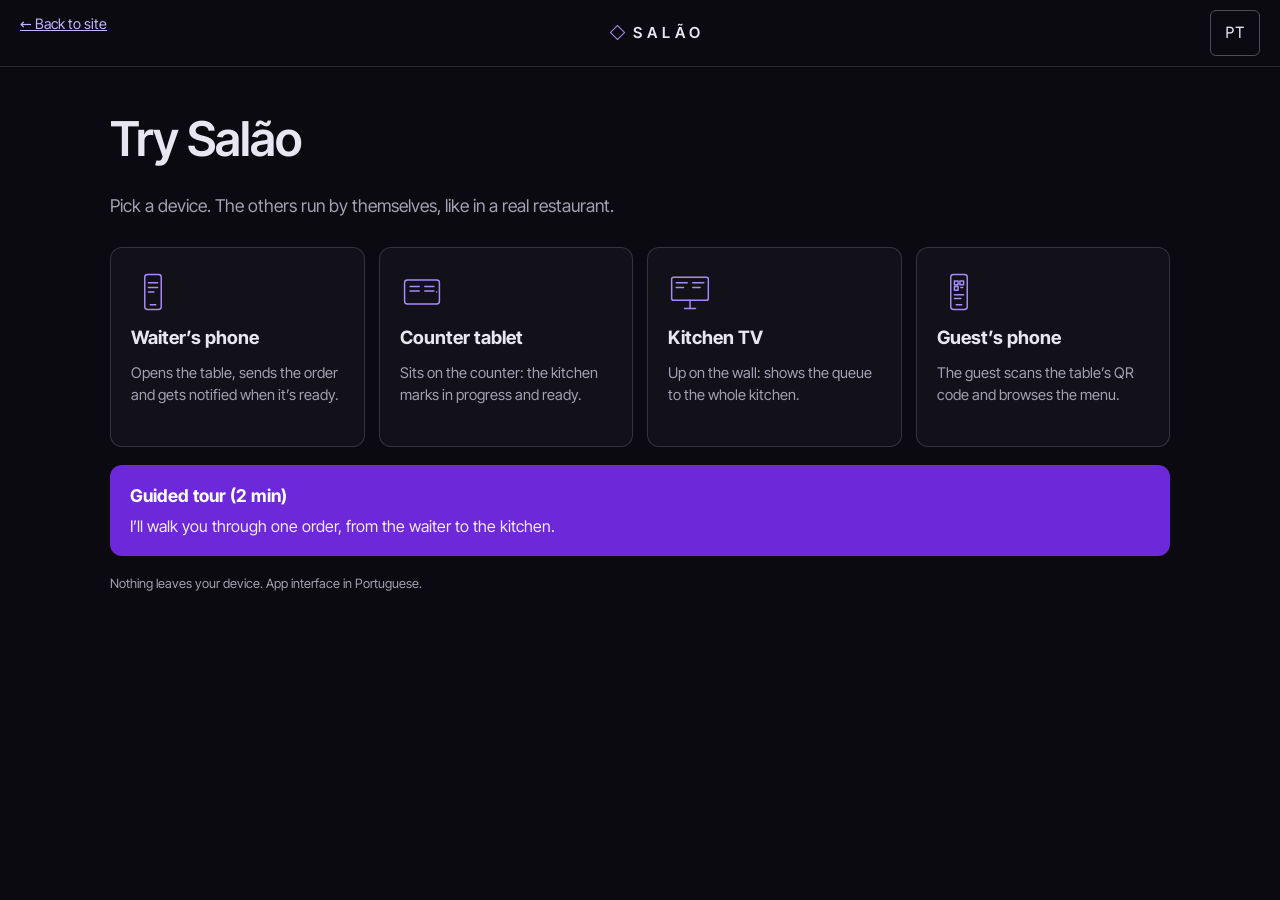
==== demo/salao/index.html @ 7061b331 "Demo do Salão: escolha de aparelho e o resto do restaurante simulado Resposta a "é impossível testar" ====
<!doctype html>
<html lang="pt-BR">
  <head>
    <meta charset="UTF-8" />
    <meta name="viewport" content="width=device-width, initial-scale=1.0" />
    <meta name="description" content="Demonstração interativa do Nizity Salão: comanda do garçom, cozinha em tempo real e cardápio por QR." />
    <link rel="icon" type="image/svg+xml" href="favicon.svg" />
    <title>Nizity Salão · demonstração</title>
    <script type="module" crossorigin src="./assets/demo-CWPBaVDQ.js"></script>
    <link rel="stylesheet" crossorigin href="./assets/demo-DZGU4wGH.css">
  </head>
  <body>
    <div id="root"></div>
  </body>
</html>
---- demo/salao/assets/demo-DZGU4wGH.css ----
@font-face{font-family:Inter Tight;src:url(../fonts/inter-tight-variable.woff2)format("woff2");font-weight:100 900;font-display:swap}@font-face{font-family:Geist Mono;src:url(../fonts/geist-mono-variable.woff2)format("woff2");font-weight:100 900;font-display:swap}:root{--violet-700:#6d28d9;--violet-400:#a78bfa;--font-sans:"Inter Tight", system-ui, -apple-system, "Segoe UI", sans-serif;--font-mono:"Geist Mono", ui-monospace, monospace;--radius:6px;--lightningcss-light:initial;--lightningcss-dark: ;color-scheme:light;--color-bg:#eceaf3;--color-surface:#f7f6fb;--color-text:#15131f;--color-muted:#57536a;--color-line:#15131f24;--color-line-strong:#15131f66;--color-accent:var(--violet-700);--color-on-accent:#fff;--color-danger:#b91c1c;--color-success:#15803d;--color-note:#9a3412;--color-ready-bg:#dcfce7;--color-ready-text:#14532d;--color-prep-bg:#ede4ff;--color-prep-text:#4c1d95;--color-prep-bar:var(--violet-700);--color-signature:var(--violet-700)}:root,[data-theme=lavender]{--lightningcss-light:initial;--lightningcss-dark: ;color-scheme:light;--color-bg:#eceaf3;--color-surface:#f7f6fb;--color-text:#15131f;--color-muted:#57536a;--color-line:#15131f24;--color-line-strong:#15131f66;--color-accent:var(--violet-700);--color-on-accent:#fff;--color-danger:#b91c1c;--color-success:#15803d;--color-note:#9a3412;--color-ready-bg:#dcfce7;--color-ready-text:#14532d;--color-prep-bg:#ede4ff;--color-prep-text:#4c1d95;--color-prep-bar:var(--violet-700);--color-signature:var(--violet-700)}:root{font-family:var(--font-sans);color:var(--color-text);background:var(--color-bg);line-height:1.5}[data-theme=dark]{--lightningcss-light: ;--lightningcss-dark:initial;color-scheme:dark;--color-bg:#07070b;--color-surface:#12111a;--color-text:#e8e6f0;--color-muted:#a3a0b2;--color-line:#e8e6f029;--color-line-strong:#e8e6f073;--color-accent:var(--violet-400);--color-on-accent:#07070b;--color-danger:#fca5a5;--color-success:#4ade80;--color-note:#fdba74;--color-ready-bg:#14532d;--color-ready-text:#dcfce7;--color-prep-bg:#2e1065;--color-prep-text:#ddd6fe;--color-prep-bar:var(--violet-400);--color-signature:var(--violet-400);background:radial-gradient(60% 40% at 80% 0,#6d28d92e,#0000 70%),#07070b}[data-theme=warm]{--color-bg:#f4efe6;--color-surface:#fffdf8;--color-text:#231a12;--color-muted:#6b5d4f;--color-line:#e4d9c8;--color-line-strong:#b9a88f;--color-accent:#a8441f;--color-on-accent:#fff;--color-danger:#b91c1c;--color-success:#3f6212;--color-note:#a8441f;--color-ready-bg:#e7f0d6;--color-ready-text:#2f4a0e;--color-prep-bg:#fbe7c9;--color-prep-text:#7a3e07;--color-prep-bar:#d97706}*{box-sizing:border-box;margin:0}body{min-height:100vh}h1{letter-spacing:-.01em;font-size:1.5rem;font-weight:600}h2{font-size:1.1rem;font-weight:600}:focus-visible{outline:2px solid var(--color-accent);outline-offset:2px}.container{max-width:760px;margin:0 auto;padding:20px 16px 48px}.container.wide{max-width:none}.stack{gap:14px;display:grid}.row{flex-wrap:wrap;justify-content:space-between;align-items:center;gap:12px;display:flex}.muted{color:var(--color-muted);font-size:.92rem}.center{text-align:center;padding:40px}.error{color:var(--color-danger);font-weight:600}.topbar{border-bottom:1px solid var(--color-line);background:var(--color-surface);justify-content:space-between;align-items:center;gap:12px;padding:14px 20px;display:flex}.brand{letter-spacing:.32em;text-transform:uppercase;align-items:center;gap:10px;font-size:.95rem;font-weight:600;display:flex}.diamond{border:1.5px solid var(--color-signature);width:11px;height:11px;transform:rotate(45deg)}.card{background:var(--color-surface);border:1px solid var(--color-line);border-radius:var(--radius);padding:18px}.login{place-items:center;min-height:100vh;padding:16px;display:grid}.login .card{width:min(360px,100%)}label{gap:4px;font-size:.9rem;font-weight:600;display:grid}input,select,button{font:inherit}input,select{border:1px solid var(--color-line);border-radius:var(--radius);background:var(--color-bg);min-height:48px;color:var(--color-text);min-width:0;padding:10px 12px}button{border-radius:var(--radius);border:1px solid var(--color-line);background:var(--color-surface);min-height:48px;color:var(--color-text);cursor:pointer;padding:10px 14px}button.primary{background:var(--color-accent);border-color:var(--color-accent);color:var(--color-on-accent);font-weight:600}button:disabled{opacity:.6;cursor:wait}button.link{min-height:auto;color:var(--color-accent);background:0 0;border:0;padding:4px;text-decoration:underline}button.link.danger{color:var(--color-danger)}.inline{flex-wrap:wrap;gap:8px;display:flex}.inline input{flex:160px}.inline input.price{flex:0 100px}.list{padding:0;list-style:none;display:grid}.list li{border-bottom:1px solid var(--color-line);flex-wrap:wrap;justify-content:space-between;align-items:center;gap:12px;padding:10px 0;display:flex}.list li.off>span:first-child{color:var(--color-muted);text-decoration:line-through}.switch{flex-direction:row;align-items:center;gap:6px;font-weight:400;display:inline-flex}.tabs{border-bottom:1px solid var(--color-line);gap:4px;margin-bottom:20px;display:flex}.tabs a{color:var(--color-muted);border-bottom:2px solid #0000;padding:10px 14px;text-decoration:none}.tabs a.active{color:var(--color-text);border-bottom-color:var(--color-accent);font-weight:600}.owner-nav{gap:12px;font-size:.9rem;display:flex}.owner-nav a{color:var(--color-accent)}.conn{font-family:var(--font-mono);letter-spacing:.12em;text-transform:uppercase;font-size:.72rem;font-weight:600}.conn:before{content:"";border-radius:50%;width:8px;height:8px;margin-right:6px;display:inline-block}.conn.on:before{background:var(--color-success)}.conn.off{color:var(--color-danger)}.conn.off:before{background:var(--color-danger)}.alerts{gap:8px;margin-bottom:12px;display:grid}.alert-ready{background:var(--color-ready-bg);color:var(--color-ready-text);border-radius:var(--radius);justify-content:space-between;gap:8px;padding:12px 14px;font-weight:600;display:flex}.alert-ready .link{color:inherit}.table-grid,.menu-grid{grid-template-columns:repeat(auto-fill,minmax(140px,1fr));gap:10px;display:grid}.table-btn,.menu-btn{text-align:left;gap:2px;min-height:72px;padding:14px;display:grid}.menu-btn span:last-child{font-family:var(--font-mono);font-size:.85rem}.table-btn strong{font-family:var(--font-mono);font-size:1.6rem;font-weight:500}.table-btn.busy{border-color:var(--color-accent);box-shadow:inset 3px 0 0 var(--color-accent)}.badge{background:var(--color-ready-bg);color:var(--color-ready-text);border-radius:999px;justify-self:start;padding:0 8px;font-size:.8rem;font-weight:700}.menu-btn:disabled{opacity:.55;cursor:not-allowed}h3{font-family:var(--font-mono);text-transform:uppercase;letter-spacing:.14em;font-size:.8rem;font-weight:500}.draft{border-color:var(--color-accent)}.draft-line{border-bottom:1px solid var(--color-line);gap:6px;padding-bottom:10px;display:grid}.stepper{align-items:center;gap:10px;display:inline-flex}.stepper button{width:40px;height:40px;padding:0;font-size:1.2rem}button.big{padding:14px;font-size:1.05rem}.note{color:var(--color-note);font-style:normal;font-weight:600}.chip{font-family:var(--font-mono);letter-spacing:.08em;text-transform:uppercase;border:1px solid var(--color-line-strong);color:var(--color-text);background:0 0;border-radius:4px;padding:3px 8px;font-size:.68rem;font-weight:700}.chip.ready{background:var(--color-ready-bg);color:var(--color-ready-text);border-color:#0000}.chip.preparing{background:var(--color-prep-bg);color:var(--color-prep-text);border-color:#0000}.kds{grid-template-columns:repeat(auto-fill,minmax(min(320px,100%),1fr));gap:14px;display:grid}.kds-empty{font-size:1.3rem}.kds-card{background:var(--color-surface);border:1px solid var(--color-line);border-radius:var(--radius);min-width:0;box-shadow:inset 0 4px 0 var(--color-accent);align-content:start;gap:6px;padding:18px;display:grid}.kds-card header{flex-wrap:nowrap}.kds-card.late{border-color:var(--color-danger);box-shadow:inset 0 4px 0 var(--color-danger)}.kds-card.late .kds-time{color:var(--color-danger)}.kds-table{letter-spacing:-.01em;font-size:2rem;font-weight:700}.kds-time{font-family:var(--font-mono);white-space:nowrap;font-size:1.4rem;font-weight:700}.kds-lines{gap:8px;padding:0;list-style:none;display:grid}.kds-lines li{border-top:1px solid var(--color-line);box-shadow:inset 4px 0 0 var(--color-line);justify-content:space-between;align-items:center;gap:10px;padding:8px 0 8px 12px;font-size:1.3rem;display:flex}.kds-lines li.ready{color:var(--color-muted);box-shadow:inset 4px 0 0 var(--color-success)}.kds-lines li.ready .kds-qty:before{content:"✓ ";color:var(--color-success)}.kds-lines li.preparing{box-shadow:inset 4px 0 0 var(--color-prep-bar);font-weight:600}.kds-qty{font-family:var(--font-mono);font-weight:700}.kds-lines button{min-width:104px;font-size:1rem}.public-menu{max-width:560px}.public-menu h1{letter-spacing:-.02em;font-size:2rem}.public-menu h2{font-family:var(--font-mono);letter-spacing:.2em;text-transform:uppercase;color:var(--color-muted);font-size:.8rem;font-weight:500}.public-menu .list li>span:last-child{font-family:var(--font-mono)}.signature{text-align:center;font-family:var(--font-mono);letter-spacing:.14em;color:var(--color-muted);font-size:.7rem}.signature span{color:var(--color-signature)}.public-menu .item-desc{font-size:.85rem;display:block}.call-waiter{text-align:center;border:1px solid var(--color-line);border-radius:var(--radius);background:var(--color-surface);padding:18px;font-weight:500}a.link{color:var(--color-accent);padding:4px;text-decoration:underline}.theme-btn{min-width:48px;padding:6px 10px;font-size:1.05rem}.theme-options{grid-template-columns:repeat(auto-fill,minmax(200px,1fr));gap:12px;display:grid}.theme-option{text-align:left;gap:10px;padding:12px;display:grid}.theme-option[aria-pressed=true]{border:2px solid var(--color-accent)}.swatch{border-radius:var(--radius);border:1px solid #0000001f;gap:6px;padding:14px;display:grid}.swatch b{font-size:1.05rem}.swatch span{justify-content:space-between;font-size:.85rem;display:flex}.swatch.warm{color:#231a12;background:#f4efe6}.swatch.lavender{color:#15131f;background:#eceaf3}.swatch.dark{color:#e8e6f0;background:#12111a}.theme-scope{background:var(--color-bg);color:var(--color-text);color-scheme:inherit}.kds-display{grid-template-columns:repeat(auto-fill,minmax(min(360px,100%),1fr))}.kds-display .kds-table{font-size:2.6rem}.kds-display .kds-time{font-size:1.8rem}.kds-display .kds-lines li{font-size:1.6rem}.kds-status{font-family:var(--font-mono);letter-spacing:.1em;text-transform:uppercase;white-space:nowrap;border:1px solid var(--color-line-strong);border-radius:4px;padding:4px 10px;font-size:.8rem;font-weight:700}.kds-status.preparing{background:var(--color-prep-bg);color:var(--color-prep-text);border-color:#0000}.kds-status.ready{background:var(--color-ready-bg);color:var(--color-ready-text);border-color:#0000}.kds-display li.ready .kds-qty:before{content:none}.demo{color:#e8e6f0;background:#0b0a10;flex-direction:column;height:100dvh;display:flex;overflow:hidden}.demo-top{border-bottom:1px solid #e8e6f024;flex:none;justify-content:space-between;align-items:center;gap:12px;padding:10px 20px;display:flex}.demo-top .brand{color:#e8e6f0}.demo-top .diamond{border-color:#a78bfa}.demo-back,.demo-top button.link{color:#c4b5fd;min-height:40px;font-size:.9rem}.demo .lang{min-height:40px;font-family:var(--font-mono);color:#e8e6f0;background:0 0;border-color:#e8e6f04d}.demo-home{flex:1;align-content:start;gap:18px;width:min(1100px,100%);margin:0 auto;padding:36px 20px 48px;display:grid;overflow:auto}.demo-home h1{letter-spacing:-.02em;font-size:clamp(2rem,4vw,3rem);font-weight:600}.demo-lead{color:#a3a0b2;max-width:640px;font-size:1.1rem}.demo-cards{grid-template-columns:repeat(auto-fill,minmax(230px,1fr));gap:14px;margin-top:10px;display:grid}.demo-card{text-align:left;color:#e8e6f0;background:#12111a;border:1px solid #e8e6f029;border-radius:12px;align-content:start;justify-items:start;gap:10px;min-height:200px;padding:22px 20px;transition:border-color .15s,transform .15s;display:grid}.demo-card svg{color:#a78bfa}.demo-card strong{font-size:1.15rem}.demo-card span{color:#a3a0b2;font-size:.92rem}.demo-card:hover,.demo-card:focus-visible{border-color:#a78bfa;transform:translateY(-2px)}.demo-tour-start{text-align:left;color:#fff;background:#6d28d9;border:0;border-radius:12px;gap:4px;padding:18px 20px;display:grid}.demo-tour-start strong{font-size:1.1rem}.demo-tour-start span{opacity:.9}.demo-note{color:#a3a0b2;font-size:.8rem}.demo-switch{flex:none;align-items:center;gap:8px;padding:10px 20px;display:flex;overflow-x:auto}.demo-switch button{color:#e8e6f0;white-space:nowrap;background:0 0;border-color:#e8e6f038;align-items:center;gap:8px;min-height:44px;padding:4px 12px 4px 6px;display:inline-flex}.demo-switch button svg{color:#a78bfa;width:30px;height:30px}.demo-switch button[aria-pressed=true]{color:#07070b;background:#a78bfa;border-color:#a78bfa}.demo-switch button[aria-pressed=true] svg{color:#07070b}.demo-sim{white-space:nowrap;color:#a3a0b2;flex-direction:row;align-items:center;gap:8px;margin-left:auto;font-size:.85rem;font-weight:500;display:inline-flex}.demo-sim input{width:18px;height:18px;min-height:auto}.demo-stage{flex:auto;min-height:0;padding:8px 20px 16px;display:flex}.demo-stage[hidden]{display:none}.device{flex:1;min-height:0;display:flex}.device[hidden]{display:none}.frame-box{flex:1;justify-content:center;align-items:center;min-width:0;min-height:0;display:flex}.frame{flex:none;position:relative}.frame-body{transform-origin:0 0;position:absolute;top:0;left:0}.frame-glass{background:#000;border-radius:10px;overflow:hidden}.frame-phone .frame-body{background:#1c1b24;border-radius:44px;box-shadow:0 0 0 1px #ffffff14,0 30px 80px #0009}.frame-phone .frame-glass{border-radius:32px}.frame-tablet .frame-body{background:#1c1b24;border-radius:30px;box-shadow:0 0 0 1px #ffffff14,0 30px 80px #0009}.frame-tablet .frame-glass{border-radius:14px}.frame-tv .frame-body{background:#111016;border-radius:10px;box-shadow:0 0 0 1px #ffffff1a,0 30px 80px #0009}.frame-tv .frame-glass{border-radius:4px}.frame-stand{clip-path:polygon(38% 0,62% 0,70% 100%,30% 100%);background:linear-gradient(#1c1b24,#111016);width:220px;height:30px;margin:0 auto}.device-screen{width:100%;height:100%;overflow:auto}.frame-bare{border-radius:12px;flex:1;min-height:0;display:flex;overflow:hidden}.frame-bare .device-screen{flex:1}.device-screen .container{padding:14px 16px 32px}.demo-spot{outline-offset:3px;border-radius:6px;animation:1.4s ease-in-out infinite spot;outline:3px solid #f59e0b!important}@keyframes spot{50%{outline-color:#f59e0b59}}.demo-tour{color:#15131f;background:#f7f6fb;border-radius:12px;flex:none;gap:10px;width:min(900px,100% - 40px);margin:12px auto 0;padding:14px 18px;display:grid}.demo-count{font-family:var(--font-mono);letter-spacing:.14em;text-transform:uppercase;color:#57536a;font-size:.72rem}.demo-text{font-size:1.02rem}.demo-actions{flex-wrap:wrap;align-items:center;gap:12px;display:flex}.demo-actions .button{color:#fff;background:#6d28d9;border-radius:6px;align-items:center;min-height:48px;padding:0 16px;font-weight:600;text-decoration:none;display:inline-flex}.demo-tour button.primary{color:#fff;background:#6d28d9;border-color:#6d28d9}.demo-tour button.link{color:#6d28d9}.demo-themes{flex-wrap:wrap;gap:8px;display:flex}.demo-themes button{color:#15131f;background:#fff;border-color:#15131f40}.demo-themes button[aria-pressed=true]{border:2px solid #6d28d9;font-weight:600}@media (width<=700px){.demo-top{padding:8px 12px}.demo-switch{gap:6px;padding:8px 12px}.demo-switch button span{display:none}.demo-switch button{padding:4px 8px}.demo-sim{font-size:.75rem}.demo-stage{padding:4px 8px 8px}.demo-tour{gap:8px;width:calc(100% - 16px);margin-top:8px;padding:12px 14px}.demo-text{font-size:.95rem}}
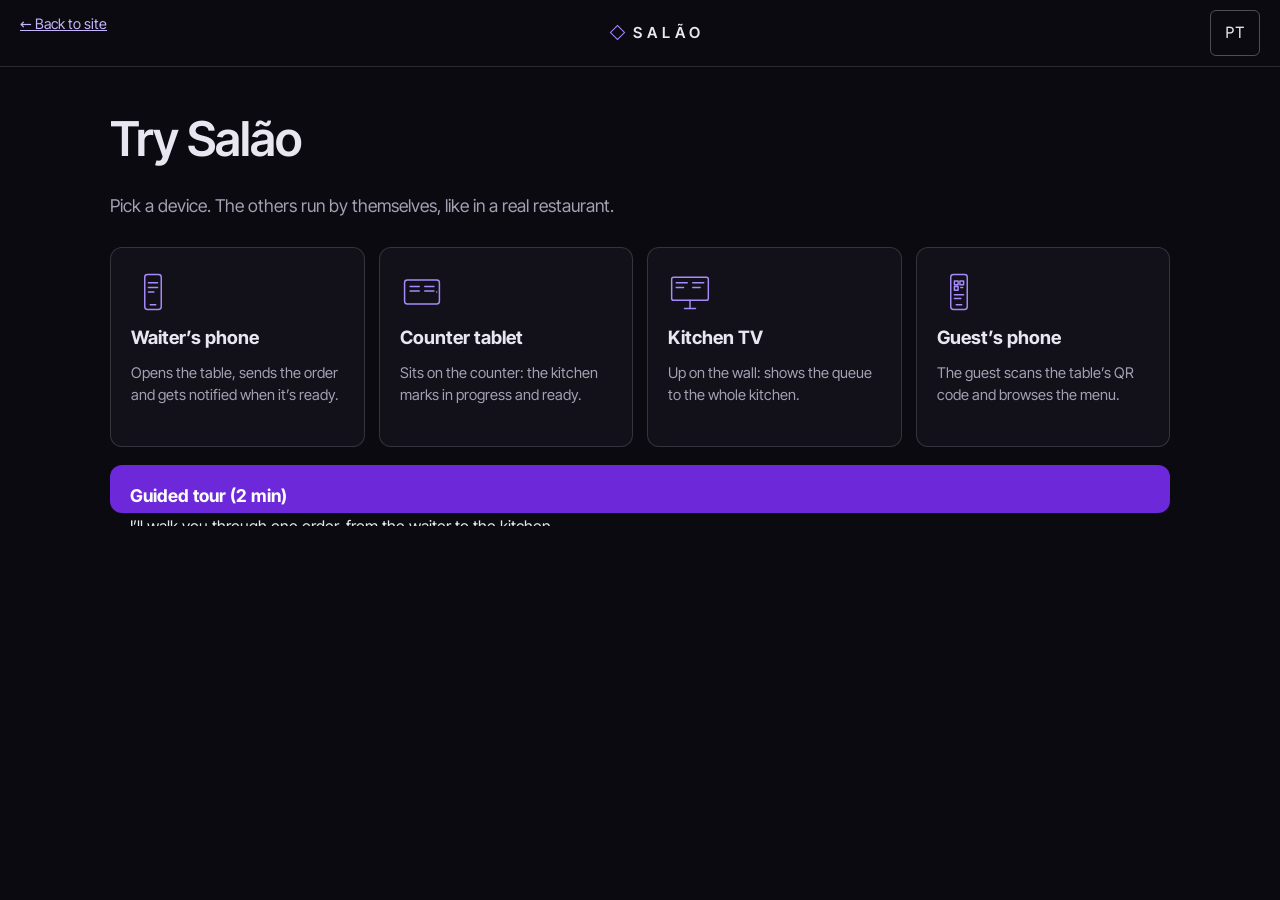
==== commit fc996137: "Demo do Salão: tour em forma de conversa, ao lado do aparelho Build do Nizity/salao (npm run build:d" ====
--- a/demo/salao/index.html
+++ b/demo/salao/index.html
@@ -6,8 +6,8 @@
     <meta name="description" content="Demonstração interativa do Nizity Salão: comanda do garçom, cozinha em tempo real e cardápio por QR." />
     <link rel="icon" type="image/svg+xml" href="favicon.svg" />
     <title>Nizity Salão · demonstração</title>
-    <script type="module" crossorigin src="./assets/demo-CWPBaVDQ.js"></script>
-    <link rel="stylesheet" crossorigin href="./assets/demo-DZGU4wGH.css">
+    <script type="module" crossorigin src="./assets/demo-DaYqH2RC.js"></script>
+    <link rel="stylesheet" crossorigin href="./assets/demo-BPtlueZd.css">
   </head>
   <body>
     <div id="root"></div>
--- a/demo/salao/assets/demo-BPtlueZd.css
+++ b/demo/salao/assets/demo-BPtlueZd.css
@@ -0,0 +1 @@
+@font-face{font-family:Inter Tight;src:url(../fonts/inter-tight-variable.woff2)format("woff2");font-weight:100 900;font-display:swap}@font-face{font-family:Geist Mono;src:url(../fonts/geist-mono-variable.woff2)format("woff2");font-weight:100 900;font-display:swap}:root{--violet-700:#6d28d9;--violet-400:#a78bfa;--font-sans:"Inter Tight", system-ui, -apple-system, "Segoe UI", sans-serif;--font-mono:"Geist Mono", ui-monospace, monospace;--radius:6px;--lightningcss-light:initial;--lightningcss-dark: ;color-scheme:light;--color-bg:#eceaf3;--color-surface:#f7f6fb;--color-text:#15131f;--color-muted:#57536a;--color-line:#15131f24;--color-line-strong:#15131f66;--color-accent:var(--violet-700);--color-on-accent:#fff;--color-danger:#b91c1c;--color-success:#15803d;--color-note:#9a3412;--color-ready-bg:#dcfce7;--color-ready-text:#14532d;--color-prep-bg:#ede4ff;--color-prep-text:#4c1d95;--color-prep-bar:var(--violet-700);--color-signature:var(--violet-700)}:root,[data-theme=lavender]{--lightningcss-light:initial;--lightningcss-dark: ;color-scheme:light;--color-bg:#eceaf3;--color-surface:#f7f6fb;--color-text:#15131f;--color-muted:#57536a;--color-line:#15131f24;--color-line-strong:#15131f66;--color-accent:var(--violet-700);--color-on-accent:#fff;--color-danger:#b91c1c;--color-success:#15803d;--color-note:#9a3412;--color-ready-bg:#dcfce7;--color-ready-text:#14532d;--color-prep-bg:#ede4ff;--color-prep-text:#4c1d95;--color-prep-bar:var(--violet-700);--color-signature:var(--violet-700)}:root{font-family:var(--font-sans);color:var(--color-text);background:var(--color-bg);line-height:1.5}[data-theme=dark]{--lightningcss-light: ;--lightningcss-dark:initial;color-scheme:dark;--color-bg:#07070b;--color-surface:#12111a;--color-text:#e8e6f0;--color-muted:#a3a0b2;--color-line:#e8e6f029;--color-line-strong:#e8e6f073;--color-accent:var(--violet-400);--color-on-accent:#07070b;--color-danger:#fca5a5;--color-success:#4ade80;--color-note:#fdba74;--color-ready-bg:#14532d;--color-ready-text:#dcfce7;--color-prep-bg:#2e1065;--color-prep-text:#ddd6fe;--color-prep-bar:var(--violet-400);--color-signature:var(--violet-400);background:radial-gradient(60% 40% at 80% 0,#6d28d92e,#0000 70%),#07070b}[data-theme=warm]{--color-bg:#f4efe6;--color-surface:#fffdf8;--color-text:#231a12;--color-muted:#6b5d4f;--color-line:#e4d9c8;--color-line-strong:#b9a88f;--color-accent:#a8441f;--color-on-accent:#fff;--color-danger:#b91c1c;--color-success:#3f6212;--color-note:#a8441f;--color-ready-bg:#e7f0d6;--color-ready-text:#2f4a0e;--color-prep-bg:#fbe7c9;--color-prep-text:#7a3e07;--color-prep-bar:#d97706}*{box-sizing:border-box;margin:0}body{min-height:100vh}h1{letter-spacing:-.01em;font-size:1.5rem;font-weight:600}h2{font-size:1.1rem;font-weight:600}:focus-visible{outline:2px solid var(--color-accent);outline-offset:2px}.container{max-width:760px;margin:0 auto;padding:20px 16px 48px}.container.wide{max-width:none}.stack{gap:14px;display:grid}.row{flex-wrap:wrap;justify-content:space-between;align-items:center;gap:12px;display:flex}.muted{color:var(--color-muted);font-size:.92rem}.center{text-align:center;padding:40px}.error{color:var(--color-danger);font-weight:600}.topbar{border-bottom:1px solid var(--color-line);background:var(--color-surface);justify-content:space-between;align-items:center;gap:12px;padding:14px 20px;display:flex}.brand{letter-spacing:.32em;text-transform:uppercase;align-items:center;gap:10px;font-size:.95rem;font-weight:600;display:flex}.diamond{border:1.5px solid var(--color-signature);width:11px;height:11px;transform:rotate(45deg)}.card{background:var(--color-surface);border:1px solid var(--color-line);border-radius:var(--radius);padding:18px}.login{place-items:center;min-height:100vh;padding:16px;display:grid}.login .card{width:min(360px,100%)}label{gap:4px;font-size:.9rem;font-weight:600;display:grid}input,select,button{font:inherit}input,select{border:1px solid var(--color-line);border-radius:var(--radius);background:var(--color-bg);min-height:48px;color:var(--color-text);min-width:0;padding:10px 12px}button{border-radius:var(--radius);border:1px solid var(--color-line);background:var(--color-surface);min-height:48px;color:var(--color-text);cursor:pointer;padding:10px 14px}button.primary{background:var(--color-accent);border-color:var(--color-accent);color:var(--color-on-accent);font-weight:600}button:disabled{opacity:.6;cursor:wait}button.link{min-height:auto;color:var(--color-accent);background:0 0;border:0;padding:4px;text-decoration:underline}button.link.danger{color:var(--color-danger)}.inline{flex-wrap:wrap;gap:8px;display:flex}.inline input{flex:160px}.inline input.price{flex:0 100px}.list{padding:0;list-style:none;display:grid}.list li{border-bottom:1px solid var(--color-line);flex-wrap:wrap;justify-content:space-between;align-items:center;gap:12px;padding:10px 0;display:flex}.list li.off>span:first-child{color:var(--color-muted);text-decoration:line-through}.switch{flex-direction:row;align-items:center;gap:6px;font-weight:400;display:inline-flex}.tabs{border-bottom:1px solid var(--color-line);gap:4px;margin-bottom:20px;display:flex}.tabs a{color:var(--color-muted);border-bottom:2px solid #0000;padding:10px 14px;text-decoration:none}.tabs a.active{color:var(--color-text);border-bottom-color:var(--color-accent);font-weight:600}.owner-nav{gap:12px;font-size:.9rem;display:flex}.owner-nav a{color:var(--color-accent)}.conn{font-family:var(--font-mono);letter-spacing:.12em;text-transform:uppercase;font-size:.72rem;font-weight:600}.conn:before{content:"";border-radius:50%;width:8px;height:8px;margin-right:6px;display:inline-block}.conn.on:before{background:var(--color-success)}.conn.off{color:var(--color-danger)}.conn.off:before{background:var(--color-danger)}.alerts{gap:8px;margin-bottom:12px;display:grid}.alert-ready{background:var(--color-ready-bg);color:var(--color-ready-text);border-radius:var(--radius);justify-content:space-between;gap:8px;padding:12px 14px;font-weight:600;display:flex}.alert-ready .link{color:inherit}.table-grid,.menu-grid{grid-template-columns:repeat(auto-fill,minmax(140px,1fr));gap:10px;display:grid}.table-btn,.menu-btn{text-align:left;gap:2px;min-height:72px;padding:14px;display:grid}.menu-btn span:last-child{font-family:var(--font-mono);font-size:.85rem}.table-btn strong{font-family:var(--font-mono);font-size:1.6rem;font-weight:500}.table-btn.busy{border-color:var(--color-accent);box-shadow:inset 3px 0 0 var(--color-accent)}.badge{background:var(--color-ready-bg);color:var(--color-ready-text);border-radius:999px;justify-self:start;padding:0 8px;font-size:.8rem;font-weight:700}.menu-btn:disabled{opacity:.55;cursor:not-allowed}h3{font-family:var(--font-mono);text-transform:uppercase;letter-spacing:.14em;font-size:.8rem;font-weight:500}.draft{border-color:var(--color-accent)}.draft-line{border-bottom:1px solid var(--color-line);gap:6px;padding-bottom:10px;display:grid}.stepper{align-items:center;gap:10px;display:inline-flex}.stepper button{width:40px;height:40px;padding:0;font-size:1.2rem}button.big{padding:14px;font-size:1.05rem}.note{color:var(--color-note);font-style:normal;font-weight:600}.chip{font-family:var(--font-mono);letter-spacing:.08em;text-transform:uppercase;border:1px solid var(--color-line-strong);color:var(--color-text);background:0 0;border-radius:4px;padding:3px 8px;font-size:.68rem;font-weight:700}.chip.ready{background:var(--color-ready-bg);color:var(--color-ready-text);border-color:#0000}.chip.preparing{background:var(--color-prep-bg);color:var(--color-prep-text);border-color:#0000}.kds{grid-template-columns:repeat(auto-fill,minmax(min(320px,100%),1fr));gap:14px;display:grid}.kds-empty{font-size:1.3rem}.kds-card{background:var(--color-surface);border:1px solid var(--color-line);border-radius:var(--radius);min-width:0;box-shadow:inset 0 4px 0 var(--color-accent);align-content:start;gap:6px;padding:18px;display:grid}.kds-card header{flex-wrap:nowrap}.kds-card.late{border-color:var(--color-danger);box-shadow:inset 0 4px 0 var(--color-danger)}.kds-card.late .kds-time{color:var(--color-danger)}.kds-table{letter-spacing:-.01em;font-size:2rem;font-weight:700}.kds-time{font-family:var(--font-mono);white-space:nowrap;font-size:1.4rem;font-weight:700}.kds-lines{gap:8px;padding:0;list-style:none;display:grid}.kds-lines li{border-top:1px solid var(--color-line);box-shadow:inset 4px 0 0 var(--color-line);justify-content:space-between;align-items:center;gap:10px;padding:8px 0 8px 12px;font-size:1.3rem;display:flex}.kds-lines li.ready{color:var(--color-muted);box-shadow:inset 4px 0 0 var(--color-success)}.kds-lines li.ready .kds-qty:before{content:"✓ ";color:var(--color-success)}.kds-lines li.preparing{box-shadow:inset 4px 0 0 var(--color-prep-bar);font-weight:600}.kds-qty{font-family:var(--font-mono);font-weight:700}.kds-lines button{min-width:104px;font-size:1rem}.public-menu{max-width:560px}.public-menu h1{letter-spacing:-.02em;font-size:2rem}.public-menu h2{font-family:var(--font-mono);letter-spacing:.2em;text-transform:uppercase;color:var(--color-muted);font-size:.8rem;font-weight:500}.public-menu .list li>span:last-child{font-family:var(--font-mono)}.signature{text-align:center;font-family:var(--font-mono);letter-spacing:.14em;color:var(--color-muted);font-size:.7rem}.signature span{color:var(--color-signature)}.public-menu .item-desc{font-size:.85rem;display:block}.call-waiter{text-align:center;border:1px solid var(--color-line);border-radius:var(--radius);background:var(--color-surface);padding:18px;font-weight:500}a.link{color:var(--color-accent);padding:4px;text-decoration:underline}.theme-btn{min-width:48px;padding:6px 10px;font-size:1.05rem}.theme-options{grid-template-columns:repeat(auto-fill,minmax(200px,1fr));gap:12px;display:grid}.theme-option{text-align:left;gap:10px;padding:12px;display:grid}.theme-option[aria-pressed=true]{border:2px solid var(--color-accent)}.swatch{border-radius:var(--radius);border:1px solid #0000001f;gap:6px;padding:14px;display:grid}.swatch b{font-size:1.05rem}.swatch span{justify-content:space-between;font-size:.85rem;display:flex}.swatch.warm{color:#231a12;background:#f4efe6}.swatch.lavender{color:#15131f;background:#eceaf3}.swatch.dark{color:#e8e6f0;background:#12111a}.theme-scope{background:var(--color-bg);color:var(--color-text);color-scheme:inherit}.kds-display{grid-template-columns:repeat(auto-fill,minmax(min(360px,100%),1fr))}.kds-display .kds-table{font-size:2.6rem}.kds-display .kds-time{font-size:1.8rem}.kds-display .kds-lines li{font-size:1.6rem}.kds-status{font-family:var(--font-mono);letter-spacing:.1em;text-transform:uppercase;white-space:nowrap;border:1px solid var(--color-line-strong);border-radius:4px;padding:4px 10px;font-size:.8rem;font-weight:700}.kds-status.preparing{background:var(--color-prep-bg);color:var(--color-prep-text);border-color:#0000}.kds-status.ready{background:var(--color-ready-bg);color:var(--color-ready-text);border-color:#0000}.kds-display li.ready .kds-qty:before{content:none}.demo{color:#e8e6f0;background:#0b0a10;flex-direction:column;height:100dvh;display:flex;overflow:hidden}.demo-top{border-bottom:1px solid #e8e6f024;flex:none;justify-content:space-between;align-items:center;gap:12px;padding:10px 20px;display:flex}.demo-top .brand{color:#e8e6f0}.demo-top .diamond{border-color:#a78bfa}.demo-back,.demo-top button.link{color:#c4b5fd;min-height:40px;font-size:.9rem}.demo .lang{min-height:40px;font-family:var(--font-mono);color:#e8e6f0;background:0 0;border-color:#e8e6f04d}.demo-home{flex:1;align-content:start;gap:18px;width:min(1100px,100%);margin:0 auto;padding:36px 20px 48px;display:grid;overflow:auto}.demo-home h1{letter-spacing:-.02em;font-size:clamp(2rem,4vw,3rem);font-weight:600}.demo-lead{color:#a3a0b2;max-width:640px;font-size:1.1rem}.demo-cards{grid-template-columns:repeat(auto-fill,minmax(230px,1fr));gap:14px;margin-top:10px;display:grid}.demo-card{text-align:left;color:#e8e6f0;background:#12111a;border:1px solid #e8e6f029;border-radius:12px;align-content:start;justify-items:start;gap:10px;min-height:200px;padding:22px 20px;transition:border-color .15s,transform .15s;display:grid}.demo-card svg{color:#a78bfa}.demo-card strong{font-size:1.15rem}.demo-card span{color:#a3a0b2;font-size:.92rem}.demo-card:hover,.demo-card:focus-visible{border-color:#a78bfa;transform:translateY(-2px)}.demo-tour-start{text-align:left;color:#fff;background:#6d28d9;border:0;border-radius:12px;gap:4px;padding:18px 20px;display:grid}.demo-tour-start strong{font-size:1.1rem}.demo-tour-start span{opacity:.9}.demo-note{color:#a3a0b2;font-size:.8rem}.demo-switch{flex:none;align-items:center;gap:8px;padding:10px 20px;display:flex;overflow-x:auto}.demo-switch button{color:#e8e6f0;white-space:nowrap;background:0 0;border-color:#e8e6f038;align-items:center;gap:8px;min-height:44px;padding:4px 12px 4px 6px;display:inline-flex}.demo-switch button svg{color:#a78bfa;width:30px;height:30px}.demo-switch button[aria-pressed=true]{color:#07070b;background:#a78bfa;border-color:#a78bfa}.demo-switch button[aria-pressed=true] svg{color:#07070b}.demo-sim{white-space:nowrap;color:#a3a0b2;flex-direction:row;align-items:center;gap:8px;margin-left:auto;font-size:.85rem;font-weight:500;display:inline-flex}.demo-sim input{width:18px;height:18px;min-height:auto}.demo-stage{flex:auto;min-height:0;padding:8px 20px 16px;display:flex}.demo-stage[hidden]{display:none}.device{flex:1;min-height:0;display:flex}.device[hidden]{display:none}.frame-box{flex:1;justify-content:center;align-items:center;min-width:0;min-height:0;display:flex}.frame{flex:none;position:relative}.frame-body{transform-origin:0 0;position:absolute;top:0;left:0}.frame-glass{background:#000;border-radius:10px;overflow:hidden}.frame-phone .frame-body{background:#1c1b24;border-radius:44px;box-shadow:0 0 0 1px #ffffff14,0 30px 80px #0009}.frame-phone .frame-glass{border-radius:32px}.frame-tablet .frame-body{background:#1c1b24;border-radius:30px;box-shadow:0 0 0 1px #ffffff14,0 30px 80px #0009}.frame-tablet .frame-glass{border-radius:14px}.frame-tv .frame-body{background:#111016;border-radius:10px;box-shadow:0 0 0 1px #ffffff1a,0 30px 80px #0009}.frame-tv .frame-glass{border-radius:4px}.frame-stand{clip-path:polygon(38% 0,62% 0,70% 100%,30% 100%);background:linear-gradient(#1c1b24,#111016);width:220px;height:30px;margin:0 auto}.device-screen{width:100%;height:100%;overflow:auto}.frame-bare{border-radius:12px;flex:1;min-height:0;display:flex;overflow:hidden}.frame-bare .device-screen{flex:1}.device-screen .container{padding:14px 16px 32px}.demo-spot{outline-offset:3px;border-radius:6px;animation:1.4s ease-in-out infinite spot;outline:3px solid #f59e0b!important}@keyframes spot{50%{outline-color:#f59e0b59}}.demo-main{flex-direction:column;flex:auto;min-height:0;display:flex}.demo-main[hidden]{display:none}.demo-tour{color:#e8e6f0;flex-direction:column;flex:none;gap:14px;display:flex}.phase-tour .demo-main{flex-direction:row}.phase-tour .demo-tour{width:340px;min-height:0;padding:20px 8px 20px 28px}.demo-chat-head{align-items:center;gap:12px;display:flex}.demo-chat-head .diamond{border-color:#a78bfa}.demo-chat-title{letter-spacing:.04em;font-weight:600}.demo-count{font-family:var(--font-mono);letter-spacing:.12em;text-transform:uppercase;color:#a3a0b2;font-size:.7rem}.demo-log{flex-direction:column;flex:0 auto;gap:8px;min-height:0;display:flex;overflow-y:auto}.demo-text{color:#a3a0b2;background:#6d28d929;border-radius:14px 14px 14px 2px;align-self:flex-start;max-width:100%;padding:10px 14px;font-size:.93rem;line-height:1.45}.demo-text.current{color:#f4f2fa;background:#6d28d961;font-size:1rem}.demo-actions{flex-wrap:wrap;align-items:center;gap:10px;display:flex}.demo-tour button,.demo-actions .button{border-radius:999px;align-items:center;min-height:42px;padding:0 16px;font-weight:600;text-decoration:none;display:inline-flex}.demo-tour button.primary,.demo-actions .button{color:#07070b;background:#a78bfa;border:0}.demo-tour button.link{color:#e8e6f0;background:0 0;border:1px solid #e8e6f038;font-weight:500}.demo-themes{flex-wrap:wrap;gap:8px;display:flex}.demo-themes button{color:#e8e6f0;background:0 0;border:1px solid #e8e6f038;font-weight:500}.demo-themes button[aria-pressed=true]{color:#fff;border:2px solid #a78bfa}@media (width<=900px){.phase-tour .demo-main{flex-direction:column}.phase-tour .demo-tour{gap:8px;width:auto;padding:10px 12px 4px}.demo-chat-head .diamond,.demo-chat-title{display:none}.demo-log{flex:none}.demo-text:not(.current){display:none}.demo-tour button,.demo-actions .button{min-height:40px;padding:0 14px}}@media (width<=700px){.demo-top{padding:8px 12px}.demo-switch{gap:6px;padding:8px 12px}.demo-switch button span{display:none}.demo-switch button{padding:4px 8px}.demo-sim{font-size:.75rem}.demo-stage{padding:4px 8px 8px}.demo-text.current{font-size:.95rem}}
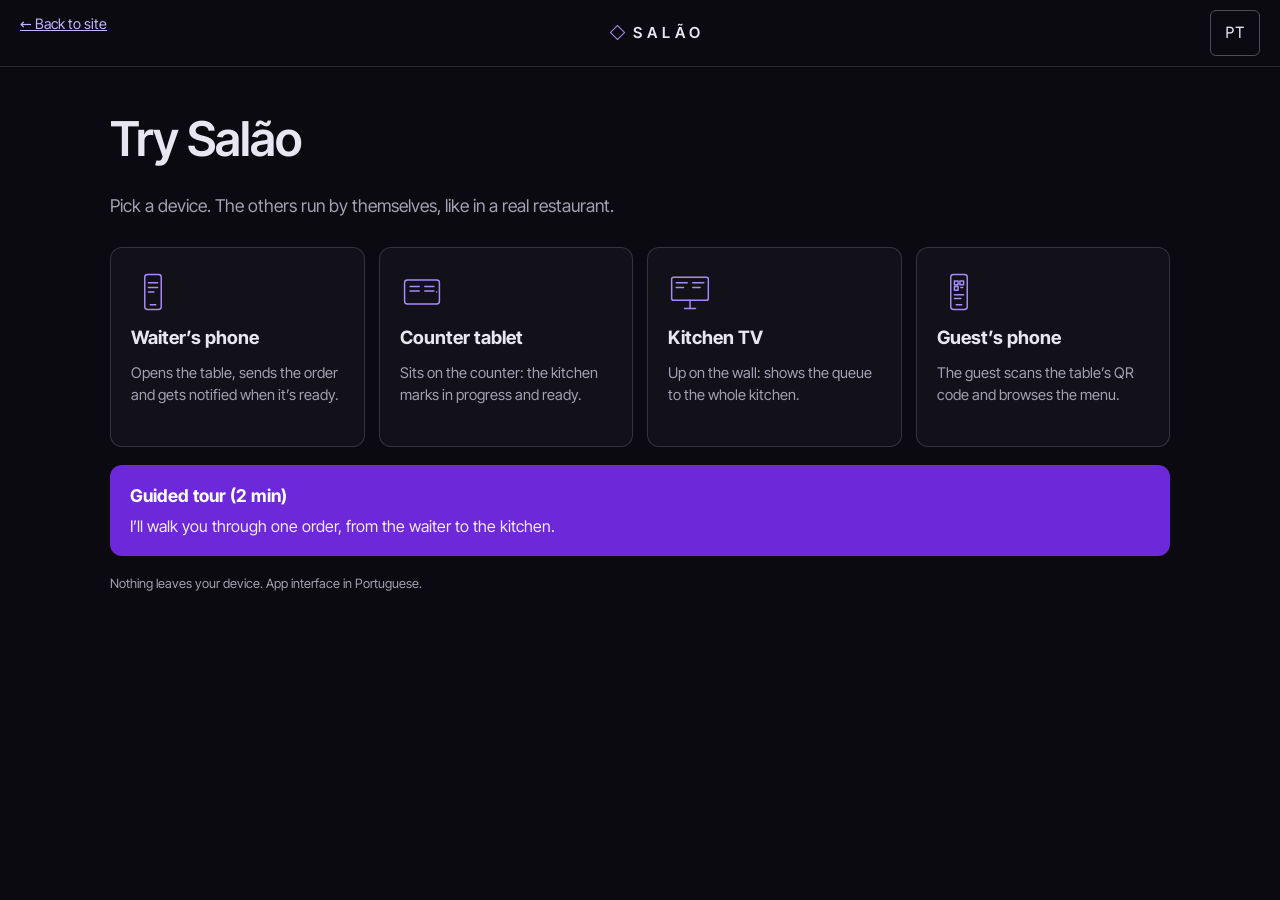
==== commit 96e810a0: "Demo do Salão no celular: tela inicial inteira e tour primeiro Co-Authored-By: Claude Opus 5.5 <nore" ====
--- a/demo/salao/index.html
+++ b/demo/salao/index.html
@@ -6,8 +6,8 @@
     <meta name="description" content="Demonstração interativa do Nizity Salão: comanda do garçom, cozinha em tempo real e cardápio por QR." />
     <link rel="icon" type="image/svg+xml" href="favicon.svg" />
     <title>Nizity Salão · demonstração</title>
-    <script type="module" crossorigin src="./assets/demo-DaYqH2RC.js"></script>
-    <link rel="stylesheet" crossorigin href="./assets/demo-BPtlueZd.css">
+    <script type="module" crossorigin src="./assets/demo-KfZVPnY3.js"></script>
+    <link rel="stylesheet" crossorigin href="./assets/demo-CkyBOwab.css">
   </head>
   <body>
     <div id="root"></div>
--- a/demo/salao/assets/demo-CkyBOwab.css
+++ b/demo/salao/assets/demo-CkyBOwab.css
@@ -0,0 +1 @@
+@font-face{font-family:Inter Tight;src:url(../fonts/inter-tight-variable.woff2)format("woff2");font-weight:100 900;font-display:swap}@font-face{font-family:Geist Mono;src:url(../fonts/geist-mono-variable.woff2)format("woff2");font-weight:100 900;font-display:swap}:root{--violet-700:#6d28d9;--violet-400:#a78bfa;--font-sans:"Inter Tight", system-ui, -apple-system, "Segoe UI", sans-serif;--font-mono:"Geist Mono", ui-monospace, monospace;--radius:6px;--lightningcss-light:initial;--lightningcss-dark: ;color-scheme:light;--color-bg:#eceaf3;--color-surface:#f7f6fb;--color-text:#15131f;--color-muted:#57536a;--color-line:#15131f24;--color-line-strong:#15131f66;--color-accent:var(--violet-700);--color-on-accent:#fff;--color-danger:#b91c1c;--color-success:#15803d;--color-note:#9a3412;--color-ready-bg:#dcfce7;--color-ready-text:#14532d;--color-prep-bg:#ede4ff;--color-prep-text:#4c1d95;--color-prep-bar:var(--violet-700);--color-signature:var(--violet-700)}:root,[data-theme=lavender]{--lightningcss-light:initial;--lightningcss-dark: ;color-scheme:light;--color-bg:#eceaf3;--color-surface:#f7f6fb;--color-text:#15131f;--color-muted:#57536a;--color-line:#15131f24;--color-line-strong:#15131f66;--color-accent:var(--violet-700);--color-on-accent:#fff;--color-danger:#b91c1c;--color-success:#15803d;--color-note:#9a3412;--color-ready-bg:#dcfce7;--color-ready-text:#14532d;--color-prep-bg:#ede4ff;--color-prep-text:#4c1d95;--color-prep-bar:var(--violet-700);--color-signature:var(--violet-700)}:root{font-family:var(--font-sans);color:var(--color-text);background:var(--color-bg);line-height:1.5}[data-theme=dark]{--lightningcss-light: ;--lightningcss-dark:initial;color-scheme:dark;--color-bg:#07070b;--color-surface:#12111a;--color-text:#e8e6f0;--color-muted:#a3a0b2;--color-line:#e8e6f029;--color-line-strong:#e8e6f073;--color-accent:var(--violet-400);--color-on-accent:#07070b;--color-danger:#fca5a5;--color-success:#4ade80;--color-note:#fdba74;--color-ready-bg:#14532d;--color-ready-text:#dcfce7;--color-prep-bg:#2e1065;--color-prep-text:#ddd6fe;--color-prep-bar:var(--violet-400);--color-signature:var(--violet-400);background:radial-gradient(60% 40% at 80% 0,#6d28d92e,#0000 70%),#07070b}[data-theme=warm]{--color-bg:#f4efe6;--color-surface:#fffdf8;--color-text:#231a12;--color-muted:#6b5d4f;--color-line:#e4d9c8;--color-line-strong:#b9a88f;--color-accent:#a8441f;--color-on-accent:#fff;--color-danger:#b91c1c;--color-success:#3f6212;--color-note:#a8441f;--color-ready-bg:#e7f0d6;--color-ready-text:#2f4a0e;--color-prep-bg:#fbe7c9;--color-prep-text:#7a3e07;--color-prep-bar:#d97706}*{box-sizing:border-box;margin:0}body{min-height:100vh}h1{letter-spacing:-.01em;font-size:1.5rem;font-weight:600}h2{font-size:1.1rem;font-weight:600}:focus-visible{outline:2px solid var(--color-accent);outline-offset:2px}.container{max-width:760px;margin:0 auto;padding:20px 16px 48px}.container.wide{max-width:none}.stack{gap:14px;display:grid}.row{flex-wrap:wrap;justify-content:space-between;align-items:center;gap:12px;display:flex}.muted{color:var(--color-muted);font-size:.92rem}.center{text-align:center;padding:40px}.error{color:var(--color-danger);font-weight:600}.topbar{border-bottom:1px solid var(--color-line);background:var(--color-surface);justify-content:space-between;align-items:center;gap:12px;padding:14px 20px;display:flex}.brand{letter-spacing:.32em;text-transform:uppercase;align-items:center;gap:10px;font-size:.95rem;font-weight:600;display:flex}.diamond{border:1.5px solid var(--color-signature);width:11px;height:11px;transform:rotate(45deg)}.card{background:var(--color-surface);border:1px solid var(--color-line);border-radius:var(--radius);padding:18px}.login{place-items:center;min-height:100vh;padding:16px;display:grid}.login .card{width:min(360px,100%)}label{gap:4px;font-size:.9rem;font-weight:600;display:grid}input,select,button{font:inherit}input,select{border:1px solid var(--color-line);border-radius:var(--radius);background:var(--color-bg);min-height:48px;color:var(--color-text);min-width:0;padding:10px 12px}button{border-radius:var(--radius);border:1px solid var(--color-line);background:var(--color-surface);min-height:48px;color:var(--color-text);cursor:pointer;padding:10px 14px}button.primary{background:var(--color-accent);border-color:var(--color-accent);color:var(--color-on-accent);font-weight:600}button:disabled{opacity:.6;cursor:wait}button.link{min-height:auto;color:var(--color-accent);background:0 0;border:0;padding:4px;text-decoration:underline}button.link.danger{color:var(--color-danger)}.inline{flex-wrap:wrap;gap:8px;display:flex}.inline input{flex:160px}.inline input.price{flex:0 100px}.list{padding:0;list-style:none;display:grid}.list li{border-bottom:1px solid var(--color-line);flex-wrap:wrap;justify-content:space-between;align-items:center;gap:12px;padding:10px 0;display:flex}.list li.off>span:first-child{color:var(--color-muted);text-decoration:line-through}.switch{flex-direction:row;align-items:center;gap:6px;font-weight:400;display:inline-flex}.tabs{border-bottom:1px solid var(--color-line);gap:4px;margin-bottom:20px;display:flex}.tabs a{color:var(--color-muted);border-bottom:2px solid #0000;padding:10px 14px;text-decoration:none}.tabs a.active{color:var(--color-text);border-bottom-color:var(--color-accent);font-weight:600}.owner-nav{gap:12px;font-size:.9rem;display:flex}.owner-nav a{color:var(--color-accent)}.conn{font-family:var(--font-mono);letter-spacing:.12em;text-transform:uppercase;font-size:.72rem;font-weight:600}.conn:before{content:"";border-radius:50%;width:8px;height:8px;margin-right:6px;display:inline-block}.conn.on:before{background:var(--color-success)}.conn.off{color:var(--color-danger)}.conn.off:before{background:var(--color-danger)}.alerts{gap:8px;margin-bottom:12px;display:grid}.alert-ready{background:var(--color-ready-bg);color:var(--color-ready-text);border-radius:var(--radius);justify-content:space-between;gap:8px;padding:12px 14px;font-weight:600;display:flex}.alert-ready .link{color:inherit}.table-grid,.menu-grid{grid-template-columns:repeat(auto-fill,minmax(140px,1fr));gap:10px;display:grid}.table-btn,.menu-btn{text-align:left;gap:2px;min-height:72px;padding:14px;display:grid}.menu-btn span:last-child{font-family:var(--font-mono);font-size:.85rem}.table-btn strong{font-family:var(--font-mono);font-size:1.6rem;font-weight:500}.table-btn.busy{border-color:var(--color-accent);box-shadow:inset 3px 0 0 var(--color-accent)}.badge{background:var(--color-ready-bg);color:var(--color-ready-text);border-radius:999px;justify-self:start;padding:0 8px;font-size:.8rem;font-weight:700}.menu-btn:disabled{opacity:.55;cursor:not-allowed}h3{font-family:var(--font-mono);text-transform:uppercase;letter-spacing:.14em;font-size:.8rem;font-weight:500}.draft{border-color:var(--color-accent)}.draft-line{border-bottom:1px solid var(--color-line);gap:6px;padding-bottom:10px;display:grid}.stepper{align-items:center;gap:10px;display:inline-flex}.stepper button{width:40px;height:40px;padding:0;font-size:1.2rem}button.big{padding:14px;font-size:1.05rem}.note{color:var(--color-note);font-style:normal;font-weight:600}.chip{font-family:var(--font-mono);letter-spacing:.08em;text-transform:uppercase;border:1px solid var(--color-line-strong);color:var(--color-text);background:0 0;border-radius:4px;padding:3px 8px;font-size:.68rem;font-weight:700}.chip.ready{background:var(--color-ready-bg);color:var(--color-ready-text);border-color:#0000}.chip.preparing{background:var(--color-prep-bg);color:var(--color-prep-text);border-color:#0000}.kds{grid-template-columns:repeat(auto-fill,minmax(min(320px,100%),1fr));gap:14px;display:grid}.kds-empty{font-size:1.3rem}.kds-card{background:var(--color-surface);border:1px solid var(--color-line);border-radius:var(--radius);min-width:0;box-shadow:inset 0 4px 0 var(--color-accent);align-content:start;gap:6px;padding:18px;display:grid}.kds-card header{flex-wrap:nowrap}.kds-card.late{border-color:var(--color-danger);box-shadow:inset 0 4px 0 var(--color-danger)}.kds-card.late .kds-time{color:var(--color-danger)}.kds-table{letter-spacing:-.01em;font-size:2rem;font-weight:700}.kds-time{font-family:var(--font-mono);white-space:nowrap;font-size:1.4rem;font-weight:700}.kds-lines{gap:8px;padding:0;list-style:none;display:grid}.kds-lines li{border-top:1px solid var(--color-line);box-shadow:inset 4px 0 0 var(--color-line);justify-content:space-between;align-items:center;gap:10px;padding:8px 0 8px 12px;font-size:1.3rem;display:flex}.kds-lines li.ready{color:var(--color-muted);box-shadow:inset 4px 0 0 var(--color-success)}.kds-lines li.ready .kds-qty:before{content:"✓ ";color:var(--color-success)}.kds-lines li.preparing{box-shadow:inset 4px 0 0 var(--color-prep-bar);font-weight:600}.kds-qty{font-family:var(--font-mono);font-weight:700}.kds-lines button{min-width:104px;font-size:1rem}.public-menu{max-width:560px}.public-menu h1{letter-spacing:-.02em;font-size:2rem}.public-menu h2{font-family:var(--font-mono);letter-spacing:.2em;text-transform:uppercase;color:var(--color-muted);font-size:.8rem;font-weight:500}.public-menu .list li>span:last-child{font-family:var(--font-mono)}.signature{text-align:center;font-family:var(--font-mono);letter-spacing:.14em;color:var(--color-muted);font-size:.7rem}.signature span{color:var(--color-signature)}.public-menu .item-desc{font-size:.85rem;display:block}.call-waiter{text-align:center;border:1px solid var(--color-line);border-radius:var(--radius);background:var(--color-surface);padding:18px;font-weight:500}a.link{color:var(--color-accent);padding:4px;text-decoration:underline}.theme-btn{min-width:48px;padding:6px 10px;font-size:1.05rem}.theme-options{grid-template-columns:repeat(auto-fill,minmax(200px,1fr));gap:12px;display:grid}.theme-option{text-align:left;gap:10px;padding:12px;display:grid}.theme-option[aria-pressed=true]{border:2px solid var(--color-accent)}.swatch{border-radius:var(--radius);border:1px solid #0000001f;gap:6px;padding:14px;display:grid}.swatch b{font-size:1.05rem}.swatch span{justify-content:space-between;font-size:.85rem;display:flex}.swatch.warm{color:#231a12;background:#f4efe6}.swatch.lavender{color:#15131f;background:#eceaf3}.swatch.dark{color:#e8e6f0;background:#12111a}.theme-scope{background:var(--color-bg);color:var(--color-text);color-scheme:inherit}.kds-display{grid-template-columns:repeat(auto-fill,minmax(min(360px,100%),1fr))}.kds-display .kds-table{font-size:2.6rem}.kds-display .kds-time{font-size:1.8rem}.kds-display .kds-lines li{font-size:1.6rem}.kds-status{font-family:var(--font-mono);letter-spacing:.1em;text-transform:uppercase;white-space:nowrap;border:1px solid var(--color-line-strong);border-radius:4px;padding:4px 10px;font-size:.8rem;font-weight:700}.kds-status.preparing{background:var(--color-prep-bg);color:var(--color-prep-text);border-color:#0000}.kds-status.ready{background:var(--color-ready-bg);color:var(--color-ready-text);border-color:#0000}.kds-display li.ready .kds-qty:before{content:none}.demo{color:#e8e6f0;background:#0b0a10;flex-direction:column;height:100dvh;display:flex;overflow:hidden}.demo-top{border-bottom:1px solid #e8e6f024;flex:none;justify-content:space-between;align-items:center;gap:12px;padding:10px 20px;display:flex}.demo-top .brand{color:#e8e6f0}.demo-top .diamond{border-color:#a78bfa}.demo-back,.demo-top button.link{color:#c4b5fd;min-height:40px;font-size:.9rem}.demo .lang{min-height:40px;font-family:var(--font-mono);color:#e8e6f0;background:0 0;border-color:#e8e6f04d}.demo-home{flex:1;grid-auto-rows:max-content;align-content:start;gap:18px;width:min(1100px,100%);min-height:0;margin:0 auto;padding:36px 20px 48px;display:grid;overflow:auto}.demo-home h1{letter-spacing:-.02em;font-size:clamp(2rem,4vw,3rem);font-weight:600}.demo-lead{color:#a3a0b2;max-width:640px;font-size:1.1rem}.demo-cards{grid-template-columns:repeat(auto-fill,minmax(230px,1fr));gap:14px;margin-top:10px;display:grid}.demo-card{text-align:left;color:#e8e6f0;background:#12111a;border:1px solid #e8e6f029;border-radius:12px;align-content:start;justify-items:start;gap:10px;min-height:200px;padding:22px 20px;transition:border-color .15s,transform .15s;display:grid}.demo-card svg{color:#a78bfa}.demo-card strong{font-size:1.15rem}.demo-card span{color:#a3a0b2;font-size:.92rem}.demo-card:hover,.demo-card:focus-visible{border-color:#a78bfa;transform:translateY(-2px)}.demo-tour-start{text-align:left;color:#fff;background:#6d28d9;border:0;border-radius:12px;gap:4px;padding:18px 20px;display:grid}.demo-tour-start strong{font-size:1.1rem}.demo-tour-start span{opacity:.9}.demo-note{color:#a3a0b2;font-size:.8rem}.demo-switch{flex:none;align-items:center;gap:8px;padding:10px 20px;display:flex;overflow-x:auto}.demo-switch button{color:#e8e6f0;white-space:nowrap;background:0 0;border-color:#e8e6f038;align-items:center;gap:8px;min-height:44px;padding:4px 12px 4px 6px;display:inline-flex}.demo-switch button svg{color:#a78bfa;width:30px;height:30px}.demo-switch button[aria-pressed=true]{color:#07070b;background:#a78bfa;border-color:#a78bfa}.demo-switch button[aria-pressed=true] svg{color:#07070b}.demo-sim{white-space:nowrap;color:#a3a0b2;flex-direction:row;align-items:center;gap:8px;margin-left:auto;font-size:.85rem;font-weight:500;display:inline-flex}.demo-sim input{width:18px;height:18px;min-height:auto}.demo-stage{flex:auto;min-height:0;padding:8px 20px 16px;display:flex}.demo-stage[hidden]{display:none}.device{flex:1;min-height:0;display:flex}.device[hidden]{display:none}.frame-box{flex:1;justify-content:center;align-items:center;min-width:0;min-height:0;display:flex}.frame{flex:none;position:relative}.frame-body{transform-origin:0 0;position:absolute;top:0;left:0}.frame-glass{background:#000;border-radius:10px;overflow:hidden}.frame-phone .frame-body{background:#1c1b24;border-radius:44px;box-shadow:0 0 0 1px #ffffff14,0 30px 80px #0009}.frame-phone .frame-glass{border-radius:32px}.frame-tablet .frame-body{background:#1c1b24;border-radius:30px;box-shadow:0 0 0 1px #ffffff14,0 30px 80px #0009}.frame-tablet .frame-glass{border-radius:14px}.frame-tv .frame-body{background:#111016;border-radius:10px;box-shadow:0 0 0 1px #ffffff1a,0 30px 80px #0009}.frame-tv .frame-glass{border-radius:4px}.frame-stand{clip-path:polygon(38% 0,62% 0,70% 100%,30% 100%);background:linear-gradient(#1c1b24,#111016);width:220px;height:30px;margin:0 auto}.device-screen{width:100%;height:100%;overflow:auto}.frame-bare{border-radius:12px;flex:1;min-height:0;display:flex;overflow:hidden}.frame-bare .device-screen{flex:1}.device-screen .container{padding:14px 16px 32px}.demo-spot{outline-offset:3px;border-radius:6px;animation:1.4s ease-in-out infinite spot;outline:3px solid #f59e0b!important}@keyframes spot{50%{outline-color:#f59e0b59}}.demo-main{flex-direction:column;flex:auto;min-height:0;display:flex}.demo-main[hidden],.phase-home .demo-main{display:none}.demo-tour{color:#e8e6f0;flex-direction:column;flex:none;gap:14px;display:flex}.phase-tour .demo-main{flex-direction:row-reverse}.phase-tour .demo-tour{justify-content:flex-end;width:362px;min-height:0;padding:20px 32px 32px 0}.demo-chat-head{align-items:center;gap:12px;display:flex}.demo-chat-head .diamond{border-color:#a78bfa}.demo-chat-title{letter-spacing:.04em;font-weight:600}.demo-count{font-family:var(--font-mono);letter-spacing:.12em;text-transform:uppercase;color:#a3a0b2;font-size:.7rem}.demo-log{flex-direction:column;flex:0 auto;gap:8px;min-height:0;display:flex;overflow-y:auto}.phase-tour .demo-log{padding-top:24px;-webkit-mask-image:linear-gradient(#0000 0,#000 72px);mask-image:linear-gradient(#0000 0,#000 72px)}.demo-text{transition:opacity .4s}.demo-log:hover .demo-text,.demo-log:focus .demo-text{opacity:1!important}.demo-text{color:#c9c6d6;background:#6d28d938;border-radius:14px 14px 14px 2px;align-self:flex-start;max-width:100%;padding:10px 14px;font-size:.93rem;line-height:1.45}.demo-text.current{color:#f4f2fa;background:#6d28d961;font-size:1rem}.demo-actions{flex-wrap:wrap;align-items:center;gap:10px;display:flex}.demo-tour button,.demo-actions .button{border-radius:999px;align-items:center;min-height:42px;padding:0 16px;font-weight:600;text-decoration:none;display:inline-flex}.demo-tour button.primary,.demo-actions .button{color:#07070b;background:#a78bfa;border:0}.demo-tour button.link{color:#e8e6f0;background:0 0;border:1px solid #e8e6f038;font-weight:500}.demo-themes{flex-wrap:wrap;gap:8px;display:flex}.demo-themes button{color:#e8e6f0;background:0 0;border:1px solid #e8e6f038;font-weight:500}.demo-themes button[aria-pressed=true]{color:#fff;border:2px solid #a78bfa}@media (width<=900px){.phase-tour .demo-main{flex-direction:column}.phase-tour .demo-tour{gap:8px;width:auto;padding:10px 12px 4px}.demo-chat-head .diamond,.demo-chat-title{display:none}.demo-log{flex:none}.phase-tour .demo-log{padding-top:0;-webkit-mask-image:none;mask-image:none}.demo-text:not(.current){display:none}.demo-tour button,.demo-actions .button{min-height:40px;padding:0 14px}}@media (width<=700px){.demo-home{gap:14px;padding:22px 16px 32px}.demo-home h1{font-size:1.9rem}.demo-lead{font-size:1rem}.demo-home>h1,.demo-lead{order:0}.demo-tour-start{order:1}.demo-cards{order:2;grid-template-columns:1fr;gap:10px;margin-top:0}.demo-note{order:3}.demo-card{grid-template-columns:auto 1fr;align-items:center;gap:2px 14px;min-height:0;padding:14px 16px}.demo-card svg{grid-row:span 2;width:36px;height:36px}.demo-card strong{font-size:1.02rem}.demo-card span{font-size:.85rem}.demo-sim-state{display:none}.demo-top{padding:8px 12px}.demo-switch{gap:6px;padding:8px 12px}.demo-switch button span{display:none}.demo-switch button{padding:4px 8px}.demo-sim{font-size:.75rem}.demo-stage{padding:4px 8px 8px}.demo-text.current{font-size:.95rem}}
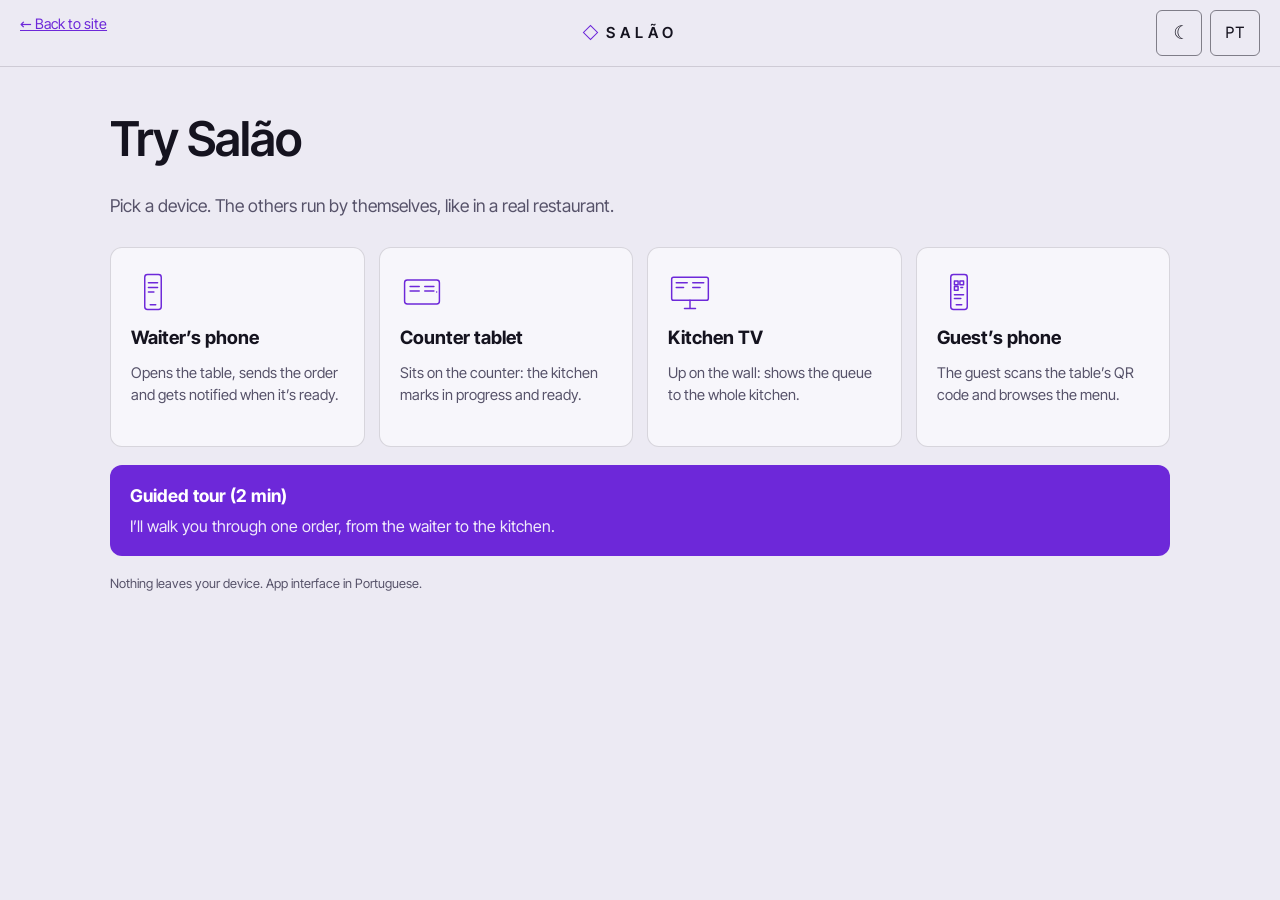
==== commit bce266ae: "Demo do Salão: tema claro que acompanha o site, com botão ☀/☾ Build novo da demo (Nizity/salao 65f6d" ====
--- a/demo/salao/index.html
+++ b/demo/salao/index.html
@@ -2,12 +2,15 @@
 <html lang="pt-BR">
   <head>
     <meta charset="UTF-8" />
+    <meta name="theme-color" content="#0b0a10" />
+    <!-- Tema da casca (claro/escuro) antes de pintar; arquivo externo por causa da CSP do site -->
+    <script src="./demo-theme.js"></script>
     <meta name="viewport" content="width=device-width, initial-scale=1.0" />
     <meta name="description" content="Demonstração interativa do Nizity Salão: comanda do garçom, cozinha em tempo real e cardápio por QR." />
     <link rel="icon" type="image/svg+xml" href="favicon.svg" />
     <title>Nizity Salão · demonstração</title>
-    <script type="module" crossorigin src="./assets/demo-KfZVPnY3.js"></script>
-    <link rel="stylesheet" crossorigin href="./assets/demo-CkyBOwab.css">
+    <script type="module" crossorigin src="./assets/demo-Deky0g_u.js"></script>
+    <link rel="stylesheet" crossorigin href="./assets/demo-noCnNqMx.css">
   </head>
   <body>
     <div id="root"></div>
--- a/demo/salao/assets/demo-noCnNqMx.css
+++ b/demo/salao/assets/demo-noCnNqMx.css
@@ -0,0 +1 @@
+@font-face{font-family:Inter Tight;src:url(../fonts/inter-tight-variable.woff2)format("woff2");font-weight:100 900;font-display:swap}@font-face{font-family:Geist Mono;src:url(../fonts/geist-mono-variable.woff2)format("woff2");font-weight:100 900;font-display:swap}:root{--violet-700:#6d28d9;--violet-400:#a78bfa;--font-sans:"Inter Tight", system-ui, -apple-system, "Segoe UI", sans-serif;--font-mono:"Geist Mono", ui-monospace, monospace;--radius:6px;--lightningcss-light:initial;--lightningcss-dark: ;color-scheme:light;--color-bg:#eceaf3;--color-surface:#f7f6fb;--color-text:#15131f;--color-muted:#57536a;--color-line:#15131f24;--color-line-strong:#15131f66;--color-accent:var(--violet-700);--color-on-accent:#fff;--color-danger:#b91c1c;--color-success:#15803d;--color-note:#9a3412;--color-ready-bg:#dcfce7;--color-ready-text:#14532d;--color-prep-bg:#ede4ff;--color-prep-text:#4c1d95;--color-prep-bar:var(--violet-700);--color-signature:var(--violet-700)}:root,[data-theme=lavender]{--lightningcss-light:initial;--lightningcss-dark: ;color-scheme:light;--color-bg:#eceaf3;--color-surface:#f7f6fb;--color-text:#15131f;--color-muted:#57536a;--color-line:#15131f24;--color-line-strong:#15131f66;--color-accent:var(--violet-700);--color-on-accent:#fff;--color-danger:#b91c1c;--color-success:#15803d;--color-note:#9a3412;--color-ready-bg:#dcfce7;--color-ready-text:#14532d;--color-prep-bg:#ede4ff;--color-prep-text:#4c1d95;--color-prep-bar:var(--violet-700);--color-signature:var(--violet-700)}:root{font-family:var(--font-sans);color:var(--color-text);background:var(--color-bg);line-height:1.5}[data-theme=dark]{--lightningcss-light: ;--lightningcss-dark:initial;color-scheme:dark;--color-bg:#07070b;--color-surface:#12111a;--color-text:#e8e6f0;--color-muted:#a3a0b2;--color-line:#e8e6f029;--color-line-strong:#e8e6f073;--color-accent:var(--violet-400);--color-on-accent:#07070b;--color-danger:#fca5a5;--color-success:#4ade80;--color-note:#fdba74;--color-ready-bg:#14532d;--color-ready-text:#dcfce7;--color-prep-bg:#2e1065;--color-prep-text:#ddd6fe;--color-prep-bar:var(--violet-400);--color-signature:var(--violet-400);background:radial-gradient(60% 40% at 80% 0,#6d28d92e,#0000 70%),#07070b}[data-theme=warm]{--color-bg:#f4efe6;--color-surface:#fffdf8;--color-text:#231a12;--color-muted:#6b5d4f;--color-line:#e4d9c8;--color-line-strong:#b9a88f;--color-accent:#a8441f;--color-on-accent:#fff;--color-danger:#b91c1c;--color-success:#3f6212;--color-note:#a8441f;--color-ready-bg:#e7f0d6;--color-ready-text:#2f4a0e;--color-prep-bg:#fbe7c9;--color-prep-text:#7a3e07;--color-prep-bar:#d97706}*{box-sizing:border-box;margin:0}body{min-height:100vh}h1{letter-spacing:-.01em;font-size:1.5rem;font-weight:600}h2{font-size:1.1rem;font-weight:600}:focus-visible{outline:2px solid var(--color-accent);outline-offset:2px}.container{max-width:760px;margin:0 auto;padding:20px 16px 48px}.container.wide{max-width:none}.stack{gap:14px;display:grid}.row{flex-wrap:wrap;justify-content:space-between;align-items:center;gap:12px;display:flex}.muted{color:var(--color-muted);font-size:.92rem}.center{text-align:center;padding:40px}.error{color:var(--color-danger);font-weight:600}.topbar{border-bottom:1px solid var(--color-line);background:var(--color-surface);justify-content:space-between;align-items:center;gap:12px;padding:14px 20px;display:flex}.brand{letter-spacing:.32em;text-transform:uppercase;align-items:center;gap:10px;font-size:.95rem;font-weight:600;display:flex}.diamond{border:1.5px solid var(--color-signature);width:11px;height:11px;transform:rotate(45deg)}.card{background:var(--color-surface);border:1px solid var(--color-line);border-radius:var(--radius);padding:18px}.login{place-items:center;min-height:100vh;padding:16px;display:grid}.login .card{width:min(360px,100%)}label{gap:4px;font-size:.9rem;font-weight:600;display:grid}input,select,button{font:inherit}input,select{border:1px solid var(--color-line);border-radius:var(--radius);background:var(--color-bg);min-height:48px;color:var(--color-text);min-width:0;padding:10px 12px}button{border-radius:var(--radius);border:1px solid var(--color-line);background:var(--color-surface);min-height:48px;color:var(--color-text);cursor:pointer;padding:10px 14px}button.primary{background:var(--color-accent);border-color:var(--color-accent);color:var(--color-on-accent);font-weight:600}button:disabled{opacity:.6;cursor:wait}button.link{min-height:auto;color:var(--color-accent);background:0 0;border:0;padding:4px;text-decoration:underline}button.link.danger{color:var(--color-danger)}.inline{flex-wrap:wrap;gap:8px;display:flex}.inline input{flex:160px}.inline input.price{flex:0 100px}.list{padding:0;list-style:none;display:grid}.list li{border-bottom:1px solid var(--color-line);flex-wrap:wrap;justify-content:space-between;align-items:center;gap:12px;padding:10px 0;display:flex}.list li.off>span:first-child{color:var(--color-muted);text-decoration:line-through}.switch{flex-direction:row;align-items:center;gap:6px;font-weight:400;display:inline-flex}.tabs{border-bottom:1px solid var(--color-line);gap:4px;margin-bottom:20px;display:flex}.tabs a{color:var(--color-muted);border-bottom:2px solid #0000;padding:10px 14px;text-decoration:none}.tabs a.active{color:var(--color-text);border-bottom-color:var(--color-accent);font-weight:600}.owner-nav{gap:12px;font-size:.9rem;display:flex}.owner-nav a{color:var(--color-accent)}.conn{font-family:var(--font-mono);letter-spacing:.12em;text-transform:uppercase;font-size:.72rem;font-weight:600}.conn:before{content:"";border-radius:50%;width:8px;height:8px;margin-right:6px;display:inline-block}.conn.on:before{background:var(--color-success)}.conn.off{color:var(--color-danger)}.conn.off:before{background:var(--color-danger)}.alerts{gap:8px;margin-bottom:12px;display:grid}.alert-ready{background:var(--color-ready-bg);color:var(--color-ready-text);border-radius:var(--radius);justify-content:space-between;gap:8px;padding:12px 14px;font-weight:600;display:flex}.alert-ready .link{color:inherit}.table-grid,.menu-grid{grid-template-columns:repeat(auto-fill,minmax(140px,1fr));gap:10px;display:grid}.table-btn,.menu-btn{text-align:left;gap:2px;min-height:72px;padding:14px;display:grid}.menu-btn span:last-child{font-family:var(--font-mono);font-size:.85rem}.table-btn strong{font-family:var(--font-mono);font-size:1.6rem;font-weight:500}.table-btn.busy{border-color:var(--color-accent);box-shadow:inset 3px 0 0 var(--color-accent)}.badge{background:var(--color-ready-bg);color:var(--color-ready-text);border-radius:999px;justify-self:start;padding:0 8px;font-size:.8rem;font-weight:700}.menu-btn:disabled{opacity:.55;cursor:not-allowed}h3{font-family:var(--font-mono);text-transform:uppercase;letter-spacing:.14em;font-size:.8rem;font-weight:500}.draft{border-color:var(--color-accent)}.draft-line{border-bottom:1px solid var(--color-line);gap:6px;padding-bottom:10px;display:grid}.stepper{align-items:center;gap:10px;display:inline-flex}.stepper button{width:40px;height:40px;padding:0;font-size:1.2rem}button.big{padding:14px;font-size:1.05rem}.note{color:var(--color-note);font-style:normal;font-weight:600}.chip{font-family:var(--font-mono);letter-spacing:.08em;text-transform:uppercase;border:1px solid var(--color-line-strong);color:var(--color-text);background:0 0;border-radius:4px;padding:3px 8px;font-size:.68rem;font-weight:700}.chip.ready{background:var(--color-ready-bg);color:var(--color-ready-text);border-color:#0000}.chip.preparing{background:var(--color-prep-bg);color:var(--color-prep-text);border-color:#0000}.kds{grid-template-columns:repeat(auto-fill,minmax(min(320px,100%),1fr));gap:14px;display:grid}.kds-empty{font-size:1.3rem}.kds-card{background:var(--color-surface);border:1px solid var(--color-line);border-radius:var(--radius);min-width:0;box-shadow:inset 0 4px 0 var(--color-accent);align-content:start;gap:6px;padding:18px;display:grid}.kds-card header{flex-wrap:nowrap}.kds-card.late{border-color:var(--color-danger);box-shadow:inset 0 4px 0 var(--color-danger)}.kds-card.late .kds-time{color:var(--color-danger)}.kds-table{letter-spacing:-.01em;font-size:2rem;font-weight:700}.kds-time{font-family:var(--font-mono);white-space:nowrap;font-size:1.4rem;font-weight:700}.kds-lines{gap:8px;padding:0;list-style:none;display:grid}.kds-lines li{border-top:1px solid var(--color-line);box-shadow:inset 4px 0 0 var(--color-line);justify-content:space-between;align-items:center;gap:10px;padding:8px 0 8px 12px;font-size:1.3rem;display:flex}.kds-lines li.ready{color:var(--color-muted);box-shadow:inset 4px 0 0 var(--color-success)}.kds-lines li.ready .kds-qty:before{content:"✓ ";color:var(--color-success)}.kds-lines li.preparing{box-shadow:inset 4px 0 0 var(--color-prep-bar);font-weight:600}.kds-qty{font-family:var(--font-mono);font-weight:700}.kds-lines button{min-width:104px;font-size:1rem}.public-menu{max-width:560px}.public-menu h1{letter-spacing:-.02em;font-size:2rem}.public-menu h2{font-family:var(--font-mono);letter-spacing:.2em;text-transform:uppercase;color:var(--color-muted);font-size:.8rem;font-weight:500}.public-menu .list li>span:last-child{font-family:var(--font-mono)}.signature{text-align:center;font-family:var(--font-mono);letter-spacing:.14em;color:var(--color-muted);font-size:.7rem}.signature span{color:var(--color-signature)}.public-menu .item-desc{font-size:.85rem;display:block}.call-waiter{text-align:center;border:1px solid var(--color-line);border-radius:var(--radius);background:var(--color-surface);padding:18px;font-weight:500}a.link{color:var(--color-accent);padding:4px;text-decoration:underline}.theme-btn{min-width:48px;padding:6px 10px;font-size:1.05rem}.theme-options{grid-template-columns:repeat(auto-fill,minmax(200px,1fr));gap:12px;display:grid}.theme-option{text-align:left;gap:10px;padding:12px;display:grid}.theme-option[aria-pressed=true]{border:2px solid var(--color-accent)}.swatch{border-radius:var(--radius);border:1px solid #0000001f;gap:6px;padding:14px;display:grid}.swatch b{font-size:1.05rem}.swatch span{justify-content:space-between;font-size:.85rem;display:flex}.swatch.warm{color:#231a12;background:#f4efe6}.swatch.lavender{color:#15131f;background:#eceaf3}.swatch.dark{color:#e8e6f0;background:#12111a}.theme-scope{background:var(--color-bg);color:var(--color-text);color-scheme:inherit}.kds-display{grid-template-columns:repeat(auto-fill,minmax(min(360px,100%),1fr))}.kds-display .kds-table{font-size:2.6rem}.kds-display .kds-time{font-size:1.8rem}.kds-display .kds-lines li{font-size:1.6rem}.kds-status{font-family:var(--font-mono);letter-spacing:.1em;text-transform:uppercase;white-space:nowrap;border:1px solid var(--color-line-strong);border-radius:4px;padding:4px 10px;font-size:.8rem;font-weight:700}.kds-status.preparing{background:var(--color-prep-bg);color:var(--color-prep-text);border-color:#0000}.kds-status.ready{background:var(--color-ready-bg);color:var(--color-ready-text);border-color:#0000}.kds-display li.ready .kds-qty:before{content:none}:root{--demo-bg:#0b0a10;--demo-surface:#12111a;--demo-text:#e8e6f0;--demo-text-strong:#fff;--demo-muted:#a3a0b2;--demo-line:#e8e6f024;--demo-line-card:#e8e6f029;--demo-line-control:#e8e6f038;--demo-line-strong:#e8e6f04d;--demo-accent:#a78bfa;--demo-on-accent:#07070b;--demo-link:#c4b5fd;--demo-cta:#6d28d9;--demo-on-cta:#fff;--demo-bubble:#6d28d938;--demo-bubble-text:#c9c6d6;--demo-bubble-current:#6d28d961;--demo-bubble-current-text:#f4f2fa;--demo-frame:#1c1b24;--demo-frame-tv:#111016;--demo-frame-ring:#ffffff14;--demo-frame-ring-tv:#ffffff1a;--demo-frame-shadow:#0009;--demo-glass:#000;--demo-bare-shadow:none;--demo-spot:#f59e0b;--demo-spot-dim:#f59e0b59}:root[data-demo-theme=light]{--demo-bg:#eceaf3;--demo-surface:#f7f6fb;--demo-text:#15131f;--demo-text-strong:#15131f;--demo-muted:#57536a;--demo-line:#15131f24;--demo-line-card:#15131f24;--demo-line-control:#15131f38;--demo-line-strong:#15131f80;--demo-accent:#6d28d9;--demo-on-accent:#fff;--demo-link:#6d28d9;--demo-bubble:#6d28d912;--demo-bubble-text:#4a465c;--demo-bubble-current:#6d28d924;--demo-bubble-current-text:#15131f;--demo-frame-ring:#15131f1f;--demo-frame-ring-tv:#15131f1f;--demo-frame-shadow:#15131f47;--demo-bare-shadow:0 0 0 1px #15131f24, 0 6px 20px #15131f14}:root,:root body{background:var(--demo-bg)}.demo{background:var(--demo-bg);height:100dvh;color:var(--demo-text);flex-direction:column;display:flex;overflow:hidden}.demo-top{border-bottom:1px solid var(--demo-line);flex:none;justify-content:space-between;align-items:center;gap:12px;padding:10px 20px;display:flex}.demo-top .brand{color:var(--demo-text)}.demo-top .diamond{border-color:var(--demo-accent)}.demo-back,.demo-top button.link{color:var(--demo-link);min-height:40px;font-size:.9rem}.demo-prefs{align-items:center;gap:8px;display:flex}.demo .lang,.demo .theme-toggle{min-height:40px;font-family:var(--font-mono);color:var(--demo-text);border-color:var(--demo-line-strong);background:0 0}.demo .theme-toggle{min-width:46px;padding-inline:0;font-size:1.15rem;line-height:24px}.demo-top :focus-visible,.demo-home :focus-visible,.demo-switch :focus-visible,.demo-tour :focus-visible{outline-color:var(--demo-accent)}.demo-home{flex:1;grid-auto-rows:max-content;align-content:start;gap:18px;width:min(1100px,100%);min-height:0;margin:0 auto;padding:36px 20px 48px;display:grid;overflow:auto}.demo-home h1{letter-spacing:-.02em;font-size:clamp(2rem,4vw,3rem);font-weight:600}.demo-lead{color:var(--demo-muted);max-width:640px;font-size:1.1rem}.demo-cards{grid-template-columns:repeat(auto-fill,minmax(230px,1fr));gap:14px;margin-top:10px;display:grid}.demo-card{text-align:left;background:var(--demo-surface);min-height:200px;color:var(--demo-text);border:1px solid var(--demo-line-card);border-radius:12px;align-content:start;justify-items:start;gap:10px;padding:22px 20px;transition:border-color .15s,transform .15s;display:grid}.demo-card svg{color:var(--demo-accent)}.demo-card strong{font-size:1.15rem}.demo-card span{color:var(--demo-muted);font-size:.92rem}.demo-card:hover,.demo-card:focus-visible{border-color:var(--demo-accent);transform:translateY(-2px)}.demo-tour-start{text-align:left;background:var(--demo-cta);color:var(--demo-on-cta);border:0;border-radius:12px;gap:4px;padding:18px 20px;display:grid}.demo-tour-start strong{font-size:1.1rem}.demo-tour-start span{opacity:.9}.demo-note{color:var(--demo-muted);font-size:.8rem}.demo-switch{flex:none;align-items:center;gap:8px;padding:10px 20px;display:flex;overflow-x:auto}.demo-switch button{min-height:44px;color:var(--demo-text);border-color:var(--demo-line-control);white-space:nowrap;background:0 0;align-items:center;gap:8px;padding:4px 12px 4px 6px;display:inline-flex}.demo-switch button svg{width:30px;height:30px;color:var(--demo-accent)}.demo-switch button[aria-pressed=true]{background:var(--demo-accent);color:var(--demo-on-accent);border-color:var(--demo-accent)}.demo-switch button[aria-pressed=true] svg{color:var(--demo-on-accent)}.demo-sim{white-space:nowrap;color:var(--demo-muted);flex-direction:row;align-items:center;gap:8px;margin-left:auto;font-size:.85rem;font-weight:500;display:inline-flex}.demo-sim input{width:18px;height:18px;min-height:auto}.demo-stage{flex:auto;min-height:0;padding:8px 20px 16px;display:flex}.demo-stage[hidden]{display:none}.device{flex:1;min-height:0;display:flex}.device[hidden]{display:none}.frame-box{flex:1;justify-content:center;align-items:center;min-width:0;min-height:0;display:flex}.frame{flex:none;position:relative}.frame-body{transform-origin:0 0;position:absolute;top:0;left:0}.frame-glass{background:var(--demo-glass);border-radius:10px;overflow:hidden}.frame-phone .frame-body{background:var(--demo-frame);box-shadow:0 0 0 1px var(--demo-frame-ring), 0 30px 80px var(--demo-frame-shadow);border-radius:44px}.frame-phone .frame-glass{border-radius:32px}.frame-tablet .frame-body{background:var(--demo-frame);box-shadow:0 0 0 1px var(--demo-frame-ring), 0 30px 80px var(--demo-frame-shadow);border-radius:30px}.frame-tablet .frame-glass{border-radius:14px}.frame-tv .frame-body{background:var(--demo-frame-tv);box-shadow:0 0 0 1px var(--demo-frame-ring-tv), 0 30px 80px var(--demo-frame-shadow);border-radius:10px}.frame-tv .frame-glass{border-radius:4px}.frame-stand{background:linear-gradient(var(--demo-frame), var(--demo-frame-tv));clip-path:polygon(38% 0,62% 0,70% 100%,30% 100%);width:220px;height:30px;margin:0 auto}.device-screen{width:100%;height:100%;overflow:auto}.frame-bare{min-height:0;box-shadow:var(--demo-bare-shadow);border-radius:12px;flex:1;display:flex;overflow:hidden}.frame-bare .device-screen{flex:1}.device-screen .container{padding:14px 16px 32px}.demo-spot{outline-offset:3px;border-radius:6px;animation:1.4s ease-in-out infinite spot;outline:3px solid var(--demo-spot)!important}@keyframes spot{50%{outline-color:var(--demo-spot-dim)}}.demo-main{flex-direction:column;flex:auto;min-height:0;display:flex}.demo-main[hidden],.phase-home .demo-main{display:none}.demo-tour{color:var(--demo-text);flex-direction:column;flex:none;gap:14px;display:flex}.phase-tour .demo-main{flex-direction:row-reverse}.phase-tour .demo-tour{justify-content:flex-end;width:362px;min-height:0;padding:20px 32px 32px 0}.demo-chat-head{align-items:center;gap:12px;display:flex}.demo-chat-head .diamond{border-color:var(--demo-accent)}.demo-chat-title{letter-spacing:.04em;font-weight:600}.demo-count{font-family:var(--font-mono);letter-spacing:.12em;text-transform:uppercase;color:var(--demo-muted);font-size:.7rem}.demo-log{flex-direction:column;flex:0 auto;gap:8px;min-height:0;display:flex;overflow-y:auto}.phase-tour .demo-log{padding-top:24px;-webkit-mask-image:linear-gradient(#0000 0,#000 72px);mask-image:linear-gradient(#0000 0,#000 72px)}.demo-text{transition:opacity .4s}.demo-log:hover .demo-text,.demo-log:focus .demo-text{opacity:1!important}.demo-text{background:var(--demo-bubble);max-width:100%;color:var(--demo-bubble-text);border-radius:14px 14px 14px 2px;align-self:flex-start;padding:10px 14px;font-size:.93rem;line-height:1.45}.demo-text.current{background:var(--demo-bubble-current);color:var(--demo-bubble-current-text);font-size:1rem}.demo-actions{flex-wrap:wrap;align-items:center;gap:10px;display:flex}.demo-tour button,.demo-actions .button{border-radius:999px;align-items:center;min-height:42px;padding:0 16px;font-weight:600;text-decoration:none;display:inline-flex}.demo-tour button.primary,.demo-actions .button{background:var(--demo-accent);color:var(--demo-on-accent);border:0}.demo-tour button.link{border:1px solid var(--demo-line-control);color:var(--demo-text);background:0 0;font-weight:500}.demo-themes{flex-wrap:wrap;gap:8px;display:flex}.demo-themes button{color:var(--demo-text);border:1px solid var(--demo-line-control);background:0 0;font-weight:500}.demo-themes button[aria-pressed=true]{border:2px solid var(--demo-accent);color:var(--demo-text-strong)}@media (width<=900px){.phase-tour .demo-main{flex-direction:column}.phase-tour .demo-tour{gap:8px;width:auto;padding:10px 12px 4px}.demo-chat-head .diamond,.demo-chat-title{display:none}.demo-log{flex:none}.phase-tour .demo-log{padding-top:0;-webkit-mask-image:none;mask-image:none}.demo-text:not(.current){display:none}.demo-tour button,.demo-actions .button{min-height:40px;padding:0 14px}}@media (width<=700px){.demo-home{gap:14px;padding:22px 16px 32px}.demo-home h1{font-size:1.9rem}.demo-lead{font-size:1rem}.demo-home>h1,.demo-lead{order:0}.demo-tour-start{order:1}.demo-cards{order:2;grid-template-columns:1fr;gap:10px;margin-top:0}.demo-note{order:3}.demo-card{grid-template-columns:auto 1fr;align-items:center;gap:2px 14px;min-height:0;padding:14px 16px}.demo-card svg{grid-row:span 2;width:36px;height:36px}.demo-card strong{font-size:1.02rem}.demo-card span{font-size:.85rem}.demo-sim-state{display:none}.demo-top{padding:8px 12px}.demo-switch{gap:6px;padding:8px 12px}.demo-switch button span{display:none}.demo-switch button{padding:4px 8px}.demo-sim{font-size:.75rem}.demo-stage{padding:4px 8px 8px}.demo-text.current{font-size:.95rem}}@media (width<=359px){.demo-top{gap:8px}.demo-prefs{gap:6px}.demo .lang{padding-inline:10px}.demo .theme-toggle{min-width:40px}}
